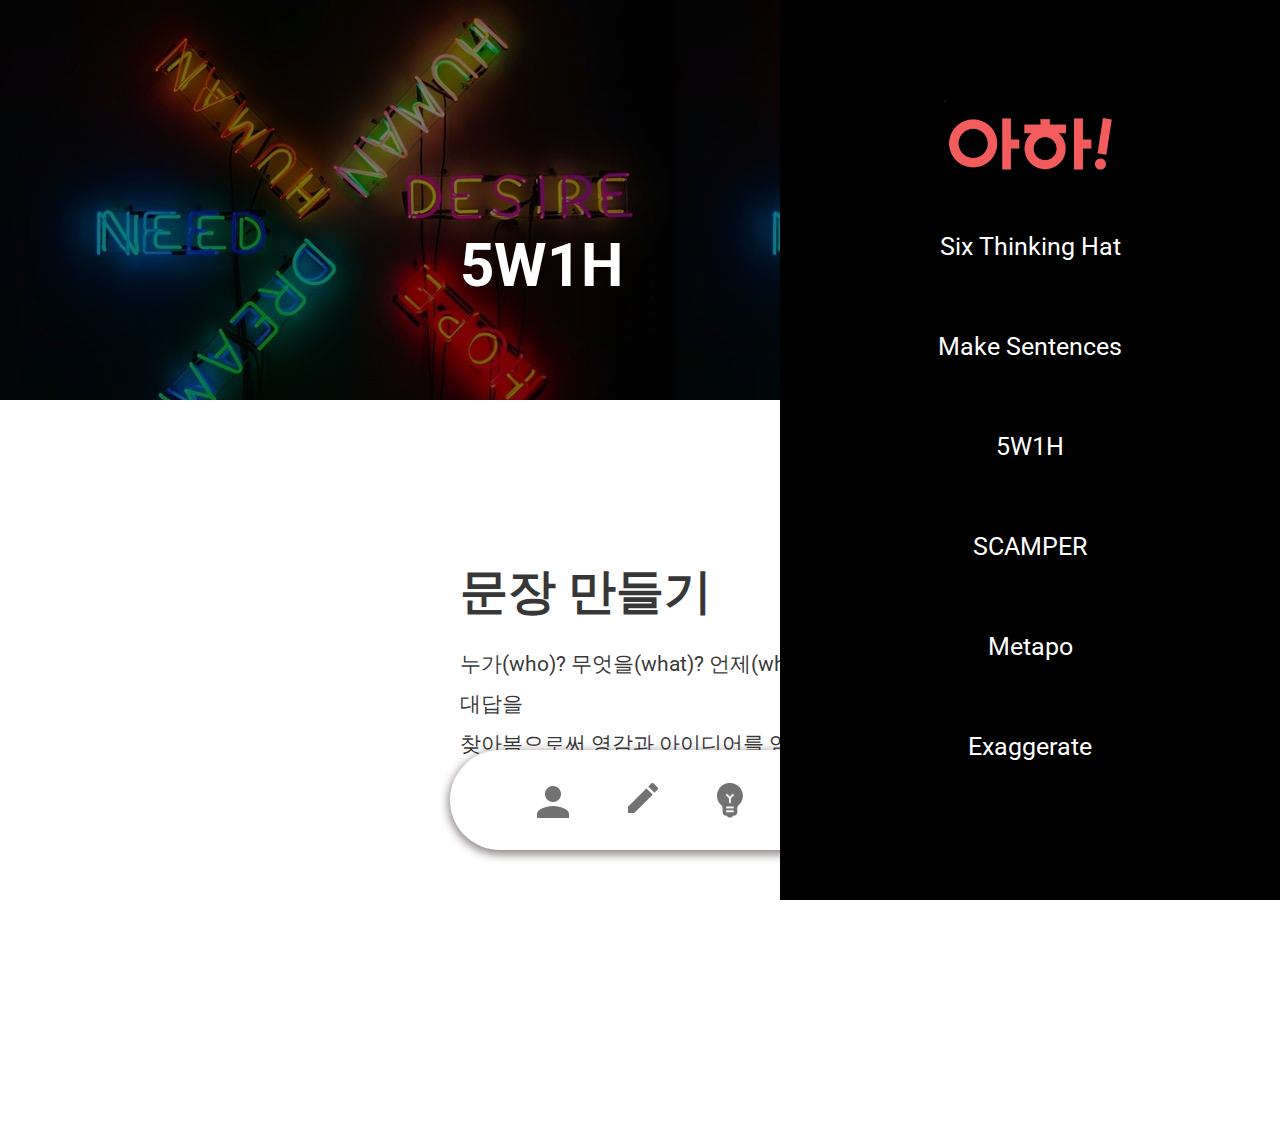
==== 5W1H.html @ a89435c1 "5W1H" ====
<!DOCTYPE html>
<html lang="ko">
<head>
    <meta charset="UTF-8">
    <link href="css/Make_Sentences.css" rel="stylesheet" type="text/css" />

    <script src="https://code.jquery.com/jquery-3.4.1.js"></script>

    <link href='http://fonts.googleapis.com/css?family=Roboto:400,300,100,500,700' rel='stylesheet' type='text/css'>

    <title>Aha - 5W1H</title>
    <script>
        $(document).ready(function(){
			$('#header,#menu').hover(function(){
				$('#menu').slideDown('fast')
			});
            $('#content').not('#menu').hover(function(){
				$('#menu').slideUp('fast')
			});
		});

    </script>
</head>
<body>
    <div id="header">
        <p>5W1H</p>
    </div>
    <div id="content">

        <div>
            <h1>문장 만들기</h1>
            <p>
                누가(who)? 무엇을(what)? 언제(when)? 어디서(where)? 왜(why)? 어떻게(how)?에 대한 대답을 <br>
                찾아봄으로써 영감과 아이디어를 얻는다. 단, Why 라는 질문은 조심해서 사용할 것. <br>
                <br>
                가장 자주 묻는 질문이기도 하지만 제일 쓸모 없는 질문이기도 하다.<br>
            </p>
        </div>
        
    </div>

    <div id="menu">
        <a href="index.html" ><img src="img/logo.png" id="logo" width="175px"></a>
        <ul>
            <li><a href="SixThinkingHat.html">Six Thinking Hat</a></li>
            <li><a href="Make_Sentences.html">Make Sentences</a></li>
            <li><a href="5W1H.html">5W1H</a></li>
            <li><a href="SCAMPER.html">SCAMPER</a></li>
            <li><a href="Metapo.html">Metapo</a></li>
            <li><a href="Exaggerate.html">Exaggerate</a></li>
        </ul>
    </div>
    <div id="nav_bar">
        <a href="#"><img src="img/icon_mypage.png" height="32px"></a>
        <a href="#"><img src="img/icon_memo.png" width="40px"></a>
        <a href="#"><img src="img/icon_mindmap.png"  height="35.06px"></a>
    </div>
    
</body>
</html>
---- css/Make_Sentences.css ----
@import url("http://fonts.googleapis.com/css?family=Roboto:400,300,100,500,700");
*{
    margin: 0;
    padding: 0;
    font-family: 'Roboto', sans-serif;
    -ms-user-select: none; 
    -moz-user-select: -moz-none; 
    -webkit-user-select: none; 
    -khtml-user-select: none; 
    user-select:none;
    box-sizing: border-box;
    list-style: none;
}
a{
    text-decoration: none;
    outline: none;
}
body{
    text-align: center;
    margin:0 auto;
}
#header{
    width: 100%;
    height: 400px;
    z-index: 1;
    background-image:linear-gradient( rgba(0, 0, 0, 0.5), rgba(0, 0, 0, 0.5) ), url('../img/sentence_background.png');
    padding-top: 230px;
    padding-left: 460px;    
}
#header p{
    display: flex;
    font-size: 60px;
    text-align: left;
    font-weight: bold;
    color: white;
}
#nav_bar{
    width: 380px;
    height: 100px;
    position: fixed;
    margin: 0 auto;
    left: 0;
    right: 0;
    bottom: 50px;
    margin-top: 100px;
    border-radius: 80px;
    background-color: white;
    line-height: 125px;
    box-shadow: 0px 3px 8px 2px rgba(51, 32, 32, 0.5);
}
#nav_bar img{
    margin: 0 25px ;
    
}
#content{
    width: 100%;
    padding-left: 460px;
    text-align: left;
    padding-top:160px;
    margin-bottom: 300px;
    color: rgba(0, 0, 0, 0.8);
}
#content div{
    margin-bottom: 120px;
}
h1{
    margin-bottom: 20px;
    font-size: 48px;
}
#content p{
    font-size: 21px;
    line-height: 40px;
}
#menu{
    background-color: black;
    width: 500px;
    height: 100%;
    color: white;
    position:fixed;
    top: 0;
    right:0;
    z-index: 2;
    padding-top: 100px;
    display: none;
}
li{
    height: 100px;
    font-size: 25px;
}
#logo{
    margin-bottom: 40px;
}
li a{
    color: white;
}
li a:hover{
    color:#F35C5C;
    font-size: 35px;
    font-weight: bold;
}
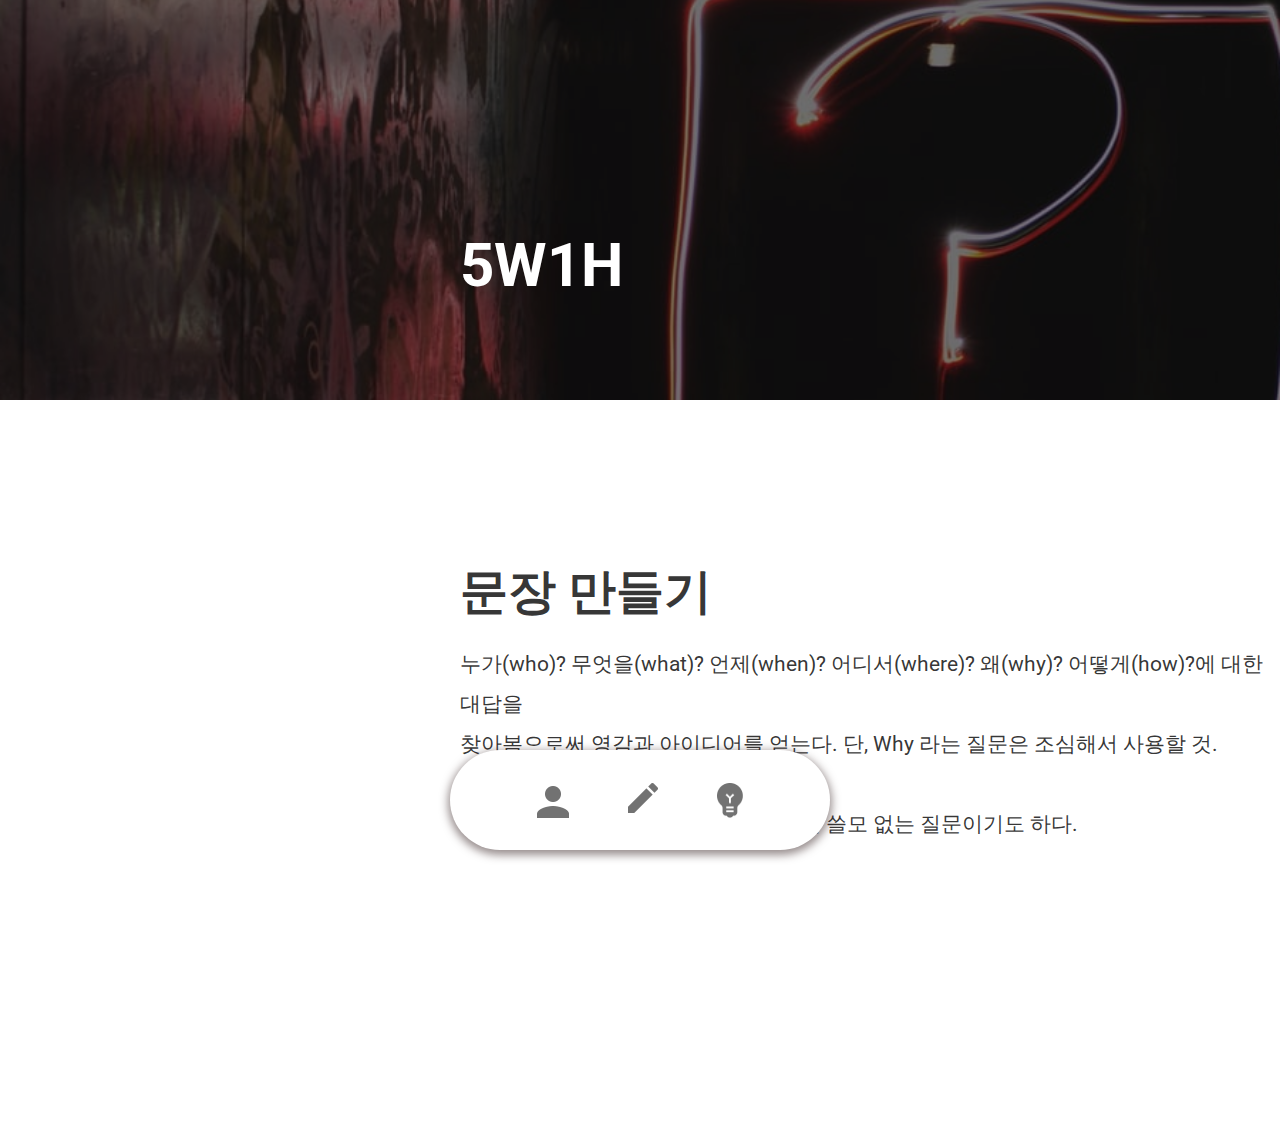
==== commit 902d4512: "css 정리" ====
--- a/5W1H.html
+++ b/5W1H.html
@@ -2,7 +2,8 @@
 <html lang="ko">
 <head>
     <meta charset="UTF-8">
-    <link href="css/Make_Sentences.css" rel="stylesheet" type="text/css" />
+    <link href="css/Common.css" rel="stylesheet" type="text/css" />
+    <link href="css/content.css" rel="stylesheet" type="text/css" />
 
     <script src="https://code.jquery.com/jquery-3.4.1.js"></script>
 
@@ -22,7 +23,7 @@
     </script>
 </head>
 <body>
-    <div id="header">
+    <div id="header" class="wh_banner">
         <p>5W1H</p>
     </div>
     <div id="content">
--- a/css/Common.css
+++ b/css/Common.css
@@ -0,0 +1,21 @@
+@import url("http://fonts.googleapis.com/css?family=Roboto:400,300,100,500,700");
+*{
+    margin: 0;
+    padding: 0;
+    font-family: 'Roboto', sans-serif;
+    -ms-user-select: none; 
+    -moz-user-select: -moz-none; 
+    -webkit-user-select: none; 
+    -khtml-user-select: none; 
+    user-select:none;
+    box-sizing: border-box;
+    list-style: none;
+}
+a{
+    text-decoration: none;
+    outline: none;
+}
+body{
+    text-align: center;
+    margin:0 auto;
+}--- a/css/content.css
+++ b/css/content.css
@@ -0,0 +1,110 @@
+
+#header{
+    width: 100%;
+    height: 400px;
+    z-index: 1;
+    padding-top: 230px;
+    padding-left: 460px;    
+}
+.sth_banner{
+    background-image:linear-gradient( rgba(0, 0, 0, 0.5), rgba(0, 0, 0, 0.5) ), url('../img/sixhat_background.png');
+}
+.sentence_banner{
+    background-image:linear-gradient( rgba(0, 0, 0, 0.5), rgba(0, 0, 0, 0.5) ), url('../img/sentence_background.png');
+    background-position-y: -20px;
+}
+.wh_banner{
+    background-image:linear-gradient( rgba(0, 0, 0, 0.5), rgba(0, 0, 0, 0.5) ), url('../img/5w1h_background.png');
+    background-size: 1920px;
+    background-position-y: -300px;
+}
+.exag_banner{
+    background-image:linear-gradient( rgba(0, 0, 0, 0.5), rgba(0, 0, 0, 0.5) ), url('../img/exg_background.png');
+    background-size: 1920px;
+    background-position-y: -400px;
+}
+.scamper_banner{
+    background-image:linear-gradient( rgba(0, 0, 0, 0.5), rgba(0, 0, 0, 0.5) ), url('../img/metapo_background.png');
+    background-size: 1920px;
+    background-position-y: -500px;
+}
+.metapo_banner{
+    background-image:linear-gradient( rgba(0, 0, 0, 0.5), rgba(0, 0, 0, 0.5) ), url('../img/scamper_background.png');
+    background-size: 1920px;
+    background-position-y: -200px;
+}
+#header p{
+    display: flex;
+    font-size: 60px;
+    text-align: left;
+    font-weight: bold;
+    color: white;
+}
+#nav_bar{
+    width: 380px;
+    height: 100px;
+    position: fixed;
+    margin: 0 auto;
+    left: 0;
+    right: 0;
+    bottom: 50px;
+    margin-top: 100px;
+    border-radius: 80px;
+    background-color: white;
+    line-height: 125px;
+    box-shadow: 0px 3px 8px 2px rgba(51, 32, 32, 0.5);
+}
+#nav_bar img{
+    margin: 0 25px ;
+    
+}
+#content{
+    width: 100%;
+    padding-left: 460px;
+    text-align: left;
+    padding-top:160px;
+    margin-bottom: 300px;
+    color: rgba(0, 0, 0, 0.8);
+}
+#content div{
+    margin-bottom: 120px;
+}
+#content div img{
+    margin-bottom: 40px;
+}
+h1{
+    margin-bottom: 20px;
+    font-size: 48px;
+}
+#content p{
+    font-size: 21px;
+    line-height: 40px;
+}
+#menu{
+    background-color: white;
+    width: 400px;
+    height: 100%;
+    color: rgba(0, 0, 0, 0.4);
+    position:fixed;
+    top: 0;
+    right:0;
+    z-index: 2;
+    padding-top: 100px;
+    display: none;
+    border-left: 1px solid #c2c2c2;
+}
+li{
+    height: 100px;
+    font-size: 25px;
+}
+#logo{
+    margin-bottom: 40px;
+}
+li a{
+   color: rgba(0, 0, 0, 0.4);
+}
+li a:hover{
+    color:#F35C5C;
+    font-size: 35px;
+    font-weight: bold;
+}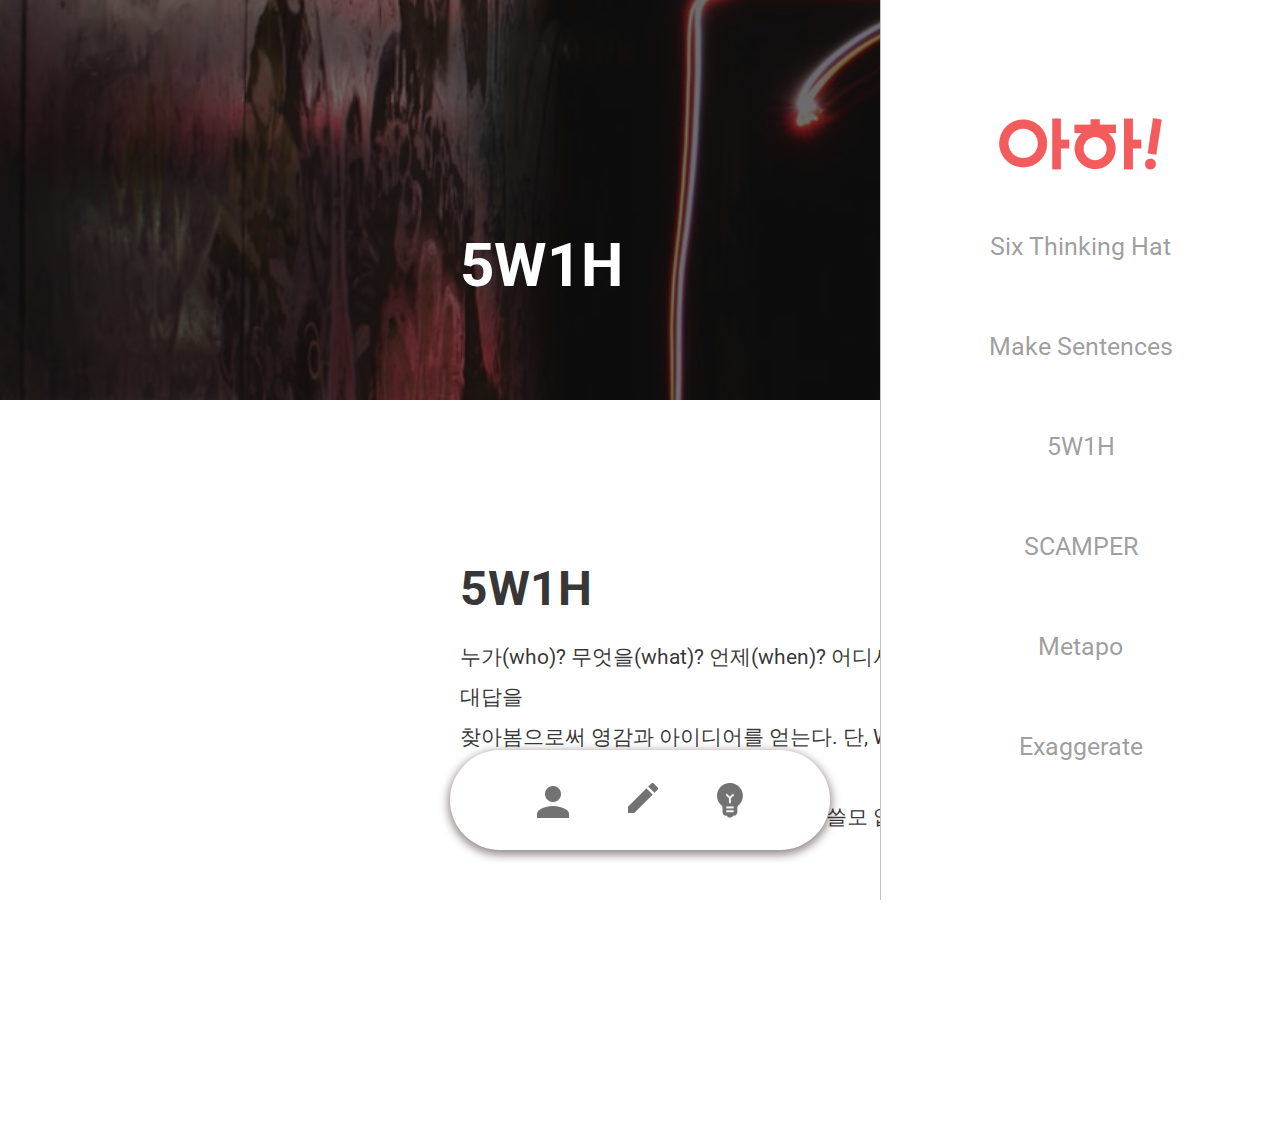
==== commit a21c5e27: "html 수정" ====
--- a/5W1H.html
+++ b/5W1H.html
@@ -29,7 +29,7 @@
     <div id="content">
 
         <div>
-            <h1>문장 만들기</h1>
+            <h1>5W1H</h1>
             <p>
                 누가(who)? 무엇을(what)? 언제(when)? 어디서(where)? 왜(why)? 어떻게(how)?에 대한 대답을 <br>
                 찾아봄으로써 영감과 아이디어를 얻는다. 단, Why 라는 질문은 조심해서 사용할 것. <br>
